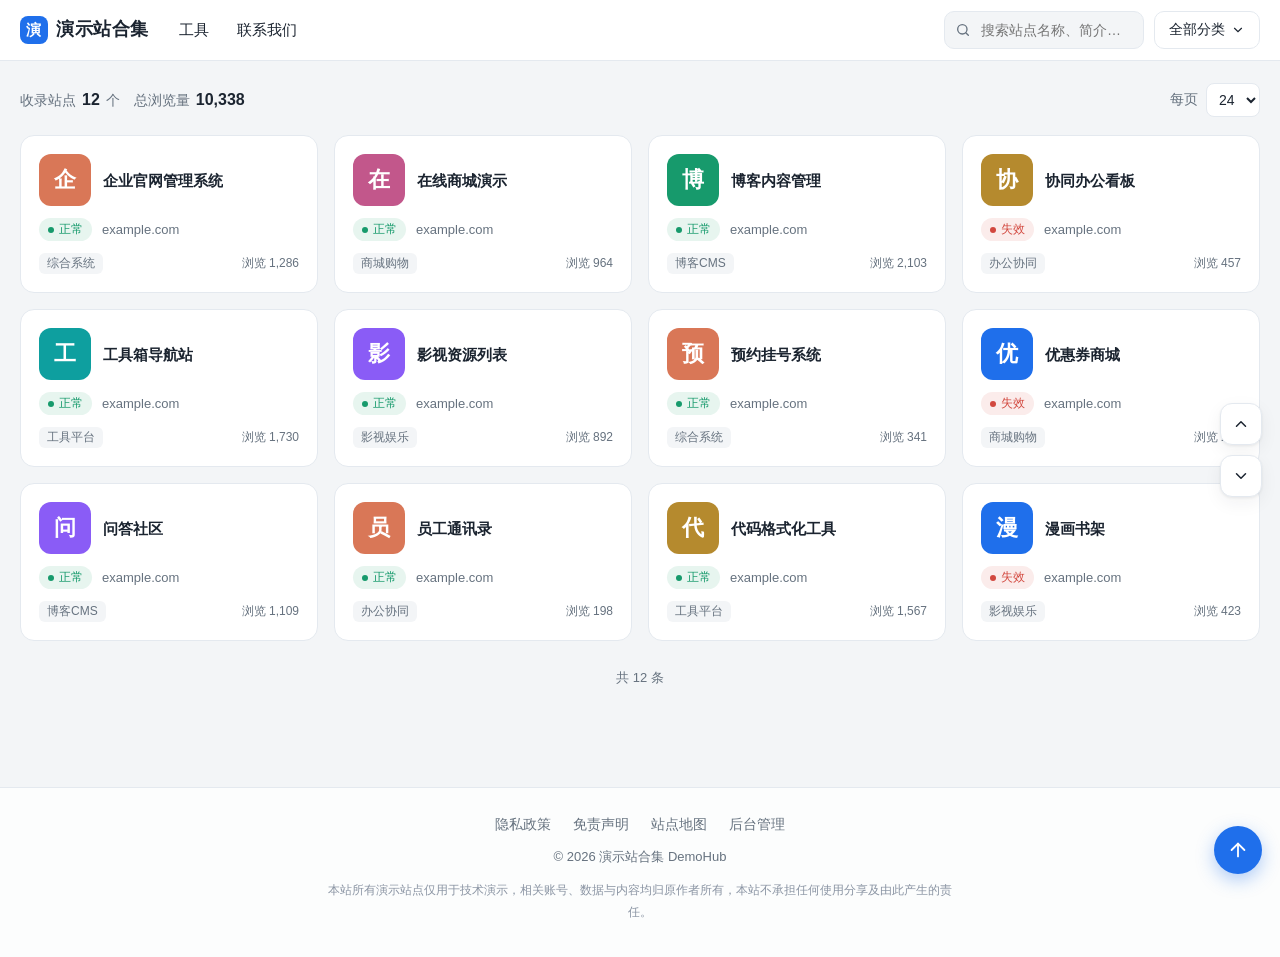
==== index.html @ 4d8cae83 "Add files via upload" ====
<!DOCTYPE html>
<html lang="zh-CN">
<head>
  <meta charset="UTF-8">
  <meta name="viewport" content="width=device-width, initial-scale=1">
  <title>演示站合集</title>
  <link rel="icon" href="data:image/svg+xml,%3Csvg xmlns='http://www.w3.org/2000/svg' viewBox='0 0 32 32'%3E%3Crect width='32' height='32' rx='8' fill='%231F6FEB'/%3E%3Ctext x='16' y='22' font-size='17' font-weight='700' fill='%23fff' text-anchor='middle' font-family='sans-serif'%3ED%3C/text%3E%3C/svg%3E">
  <link rel="stylesheet" href="assets/style.css">
</head>
<body>

  <!-- ===== 顶部导航 ===== -->
  <header class="topnav">
    <div class="nav-inner">
      <a class="brand" href="#/"><span class="brand-mark" id="brandMark">D</span><span id="brandName">演示站合集</span></a>
      <nav class="nav-links" id="navArticles"></nav>
      <div class="nav-right">
        <div class="search-box">
          <svg viewBox="0 0 24 24" fill="none" stroke-width="2" stroke-linecap="round"><circle cx="11" cy="11" r="7"/><path d="m20 20-3.5-3.5"/></svg>
          <input type="text" id="searchInput" placeholder="搜索站点名称、简介…" autocomplete="off">
        </div>
        <div class="cat-dropdown">
          <button class="cat-btn" id="catBtn" type="button">
            <span id="catBtnText">全部分类</span>
            <svg viewBox="0 0 24 24" fill="none" stroke="currentColor" stroke-width="2" stroke-linecap="round"><path d="m6 9 6 6 6-6"/></svg>
          </button>
          <div class="cat-menu" id="catMenu"></div>
        </div>
      </div>
    </div>
  </header>

  <!-- ===== 主体 ===== -->
  <main class="container">
    <section class="toolbar">
      <span class="stat">收录站点 <b id="statCount">0</b> 个</span>
      <span class="stat">总浏览量 <b id="statViews">0</b></span>
      <span class="spacer"></span>
      <label class="per-page">每页
        <select id="perPageSelect">
          <option value="12">12</option>
          <option value="24" selected>24</option>
          <option value="36">36</option>
          <option value="48">48</option>
        </select>
      </label>
    </section>

    <section class="grid" id="cardGrid"></section>
    <nav class="pager" id="pager"></nav>
  </main>

  <!-- ===== 右侧轨道：回顶部 / 回底部 ===== -->
  <aside class="side-rail" aria-label="页面快捷操作">
    <button type="button" id="toTop" title="回到顶部">
      <svg viewBox="0 0 24 24" fill="none" stroke="currentColor" stroke-width="2" stroke-linecap="round" stroke-linejoin="round"><path d="m18 15-6-6-6 6"/></svg>
    </button>
    <button type="button" id="toBottom" title="回到底部">
      <svg viewBox="0 0 24 24" fill="none" stroke="currentColor" stroke-width="2" stroke-linecap="round" stroke-linejoin="round"><path d="m6 9 6 6 6-6"/></svg>
    </button>
  </aside>

  <!-- 右下角悬浮按钮 -->
  <button class="fab" id="fab" type="button" title="回到顶部">
    <svg viewBox="0 0 24 24" fill="none" stroke="currentColor" stroke-width="2" stroke-linecap="round" stroke-linejoin="round"><path d="M12 19V5"/><path d="m5 12 7-7 7 7"/></svg>
  </button>

  <!-- ===== 页脚 ===== -->
  <footer class="site-footer">
    <div class="footer-inner">
      <div class="footer-links">
        <a href="javascript:void(0)" data-page="privacy">隐私政策</a>
        <a href="javascript:void(0)" data-page="disclaimer">免责声明</a>
        <a href="javascript:void(0)" data-page="sitemap">站点地图</a>
        <a href="admin.html">后台管理</a>
      </div>
      <div class="footer-copy" id="footerCopyright">© 2026 演示站合集 DemoHub</div>
      <div class="footer-disclaimer">本站所有演示站点仅用于技术演示，相关账号、数据与内容均归原作者所有，本站不承担任何使用分享及由此产生的责任。</div>
    </div>
  </footer>

  <!-- ===== 站点详情弹窗 ===== -->
  <div class="modal-mask" id="siteModal">
    <div class="modal" role="dialog" aria-modal="true">
      <button class="modal-close" type="button" data-close="siteModal" aria-label="关闭">
        <svg viewBox="0 0 24 24" fill="none" stroke="currentColor" stroke-width="2" stroke-linecap="round"><path d="M18 6 6 18M6 6l12 12"/></svg>
      </button>
      <div class="modal-body" id="siteModalBody"></div>
    </div>
  </div>

  <!-- ===== 文章弹窗 ===== -->
  <div class="modal-mask" id="articleModal">
    <div class="modal" role="dialog" aria-modal="true">
      <button class="modal-close" type="button" data-close="articleModal" aria-label="关闭">
        <svg viewBox="0 0 24 24" fill="none" stroke="currentColor" stroke-width="2" stroke-linecap="round"><path d="M18 6 6 18M6 6l12 12"/></svg>
      </button>
      <div class="modal-body">
        <h2 class="detail-title" id="articleTitle"></h2>
        <div class="article-content" id="articleContent"></div>
      </div>
    </div>
  </div>

  <!-- ===== 静态页面弹窗（隐私 / 免责 / 地图） ===== -->
  <div class="modal-mask" id="pageModal">
    <div class="modal" role="dialog" aria-modal="true">
      <button class="modal-close" type="button" data-close="pageModal" aria-label="关闭">
        <svg viewBox="0 0 24 24" fill="none" stroke="currentColor" stroke-width="2" stroke-linecap="round"><path d="M18 6 6 18M6 6l12 12"/></svg>
      </button>
      <div class="modal-body">
        <h2 class="detail-title" id="pageTitle"></h2>
        <div class="article-content" id="pageContent"></div>
      </div>
    </div>
  </div>

  <script src="assets/app.js"></script>
  <script src="assets/public.js"></script>
</body>
</html>
---- assets/style.css ----
/* ============ DemoHub 演示站合集 · 公共样式 ============ */
:root {
  --bg: #F3F5F7;
  --surface: #FFFFFF;
  --ink: #1B2430;
  --muted: #66727F;
  --line: #E4E9EF;
  --accent: #1F6FEB;
  --accent-soft: #EAF2FE;
  --ok: #179A6C;
  --bad: #D2483F;
  --unknown: #8A94A3;
  --radius: 14px;
  --shadow: 0 1px 3px rgba(27, 36, 48, .08), 0 6px 18px rgba(27, 36, 48, .06);
  --nav-h: 60px;
}

* { box-sizing: border-box; }

html { scroll-behavior: smooth; }

body {
  margin: 0;
  font-family: -apple-system, BlinkMacSystemFont, "PingFang SC", "Hiragino Sans GB",
    "Microsoft YaHei", "Segoe UI", sans-serif;
  color: var(--ink);
  background-color: var(--bg);
  background-size: cover;
  background-position: center;
  background-attachment: fixed;
  min-height: 100vh;
}

body.has-bg::before {
  content: "";
  position: fixed;
  inset: 0;
  background: rgba(243, 245, 247, .86);
  z-index: 0;
}

body > * { position: relative; z-index: 1; }

a { color: var(--accent); text-decoration: none; }
a:hover { text-decoration: underline; }

button { font-family: inherit; }

/* ---------- 顶部导航 ---------- */
.topnav {
  position: sticky;
  top: 0;
  z-index: 50;
  background: rgba(255, 255, 255, .94);
  backdrop-filter: blur(8px);
  border-bottom: 1px solid var(--line);
}

.nav-inner {
  max-width: 1280px;
  margin: 0 auto;
  height: var(--nav-h);
  padding: 0 20px;
  display: flex;
  align-items: center;
  gap: 18px;
}

.brand {
  font-size: 18px;
  font-weight: 700;
  color: var(--ink);
  letter-spacing: .5px;
  white-space: nowrap;
}
.brand:hover { text-decoration: none; }
.brand .brand-mark {
  display: inline-flex;
  align-items: center;
  justify-content: center;
  width: 28px;
  height: 28px;
  border-radius: 8px;
  background: var(--accent);
  color: #fff;
  font-size: 15px;
  margin-right: 8px;
}

.nav-links { display: flex; gap: 4px; }
.nav-links a {
  color: var(--ink);
  padding: 8px 12px;
  border-radius: 8px;
  font-size: 15px;
}
.nav-links a:hover { background: var(--accent-soft); text-decoration: none; color: var(--accent); }

.nav-right {
  margin-left: auto;
  display: flex;
  align-items: center;
  gap: 10px;
}

.search-box { position: relative; }
.search-box input {
  width: 200px;
  height: 38px;
  padding: 0 12px 0 36px;
  border: 1px solid var(--line);
  border-radius: 10px;
  background: var(--bg);
  font-size: 14px;
  color: var(--ink);
  outline: none;
}
.search-box input:focus { border-color: var(--accent); background: #fff; }
.search-box svg {
  position: absolute;
  left: 11px;
  top: 50%;
  transform: translateY(-50%);
  width: 16px;
  height: 16px;
  stroke: var(--muted);
}

.cat-dropdown { position: relative; }
.cat-btn {
  height: 38px;
  padding: 0 14px;
  border: 1px solid var(--line);
  border-radius: 10px;
  background: #fff;
  font-size: 14px;
  color: var(--ink);
  cursor: pointer;
  display: inline-flex;
  align-items: center;
  gap: 6px;
}
.cat-btn:hover { border-color: var(--accent); color: var(--accent); }
.cat-btn svg { width: 14px; height: 14px; }

.cat-menu {
  position: absolute;
  right: 0;
  top: 46px;
  min-width: 160px;
  background: #fff;
  border: 1px solid var(--line);
  border-radius: 12px;
  box-shadow: var(--shadow);
  padding: 6px;
  display: none;
  z-index: 60;
}
.cat-menu.open { display: block; }
.cat-menu button {
  display: block;
  width: 100%;
  text-align: left;
  border: 0;
  background: none;
  padding: 9px 12px;
  border-radius: 8px;
  font-size: 14px;
  color: var(--ink);
  cursor: pointer;
}
.cat-menu button:hover { background: var(--accent-soft); color: var(--accent); }
.cat-menu button.active { color: var(--accent); font-weight: 600; }

/* ---------- 主体 ---------- */
.container {
  max-width: 1280px;
  margin: 0 auto;
  padding: 22px 20px 60px;
}

.toolbar {
  display: flex;
  flex-wrap: wrap;
  align-items: center;
  gap: 14px;
  margin-bottom: 18px;
  color: var(--muted);
  font-size: 14px;
}
.toolbar .stat { display: inline-flex; align-items: baseline; gap: 6px; }
.toolbar .stat b { color: var(--ink); font-size: 16px; font-variant-numeric: tabular-nums; }
.toolbar .spacer { flex: 1; }

.per-page { display: inline-flex; align-items: center; gap: 8px; }
.per-page select {
  height: 34px;
  border: 1px solid var(--line);
  border-radius: 8px;
  background: #fff;
  padding: 0 8px;
  font-size: 14px;
  color: var(--ink);
}

/* ---------- 卡片网格 ---------- */
.grid {
  display: grid;
  grid-template-columns: repeat(2, 1fr);
  gap: 16px;
}
@media (min-width: 700px) { .grid { grid-template-columns: repeat(3, 1fr); } }
@media (min-width: 1024px) { .grid { grid-template-columns: repeat(4, 1fr); } }

.card {
  background: var(--surface);
  border: 1px solid var(--line);
  border-radius: var(--radius);
  padding: 18px;
  cursor: pointer;
  transition: box-shadow .18s ease, transform .18s ease, border-color .18s ease;
  display: flex;
  flex-direction: column;
  gap: 12px;
}
.card:hover {
  box-shadow: var(--shadow);
  border-color: #CFDCEF;
  transform: translateY(-2px);
}

.card-head { display: flex; align-items: center; gap: 12px; min-width: 0; }

.thumb {
  flex: 0 0 52px;
  width: 52px;
  height: 52px;
  border-radius: 12px;
  display: flex;
  align-items: center;
  justify-content: center;
  font-size: 22px;
  font-weight: 700;
  color: #fff;
  overflow: hidden;
}
.thumb img { width: 100%; height: 100%; object-fit: cover; }

.card-title {
  font-size: 15px;
  font-weight: 600;
  line-height: 1.4;
  overflow: hidden;
  display: -webkit-box;
  -webkit-line-clamp: 2;
  -webkit-box-orient: vertical;
}

.card-meta {
  display: flex;
  align-items: center;
  gap: 10px;
  font-size: 13px;
  color: var(--muted);
  min-width: 0;
}
.card-meta .site-url {
  overflow: hidden;
  text-overflow: ellipsis;
  white-space: nowrap;
}

.badge {
  display: inline-flex;
  align-items: center;
  gap: 5px;
  font-size: 12px;
  padding: 3px 9px;
  border-radius: 999px;
  white-space: nowrap;
}
.badge::before { content: ""; width: 6px; height: 6px; border-radius: 50%; background: currentColor; }
.badge.ok { color: var(--ok); background: #E7F5EF; }
.badge.bad { color: var(--bad); background: #FBECEB; }
.badge.unknown { color: var(--unknown); background: #EEF1F4; }

.card-foot {
  margin-top: auto;
  display: flex;
  align-items: center;
  justify-content: space-between;
  font-size: 12px;
  color: var(--muted);
}
.card-cat {
  padding: 2px 8px;
  border-radius: 6px;
  background: var(--bg);
}

.empty {
  grid-column: 1 / -1;
  text-align: center;
  padding: 70px 20px;
  color: var(--muted);
  font-size: 15px;
}

/* ---------- 分页 ---------- */
.pager {
  margin-top: 28px;
  display: flex;
  flex-wrap: wrap;
  align-items: center;
  justify-content: center;
  gap: 8px;
}
.pager button {
  min-width: 36px;
  height: 36px;
  padding: 0 10px;
  border: 1px solid var(--line);
  background: #fff;
  border-radius: 9px;
  font-size: 14px;
  color: var(--ink);
  cursor: pointer;
}
.pager button:hover:not(:disabled) { border-color: var(--accent); color: var(--accent); }
.pager button.active { background: var(--accent); border-color: var(--accent); color: #fff; }
.pager button:disabled { opacity: .4; cursor: not-allowed; }
.pager .page-info { font-size: 13px; color: var(--muted); margin: 0 8px; }

/* ---------- 侧边轨道 / 悬浮按钮 ---------- */
.side-rail {
  position: fixed;
  right: 18px;
  top: 50%;
  transform: translateY(-50%);
  display: flex;
  flex-direction: column;
  gap: 10px;
  z-index: 40;
}
.side-rail button {
  width: 42px;
  height: 42px;
  border: 1px solid var(--line);
  background: #fff;
  border-radius: 12px;
  cursor: pointer;
  display: flex;
  align-items: center;
  justify-content: center;
  box-shadow: var(--shadow);
  color: var(--ink);
}
.side-rail button:hover { color: var(--accent); border-color: var(--accent); }
.side-rail svg { width: 18px; height: 18px; }

.fab {
  position: fixed;
  right: 18px;
  bottom: 26px;
  width: 48px;
  height: 48px;
  border-radius: 50%;
  border: 0;
  background: var(--accent);
  color: #fff;
  cursor: pointer;
  box-shadow: 0 6px 18px rgba(31, 111, 235, .35);
  display: flex;
  align-items: center;
  justify-content: center;
  z-index: 40;
}
.fab:hover { background: #185BC7; }
.fab svg { width: 22px; height: 22px; }

/* ---------- 弹窗 ---------- */
.modal-mask {
  position: fixed;
  inset: 0;
  background: rgba(20, 27, 36, .5);
  display: none;
  align-items: center;
  justify-content: center;
  padding: 20px;
  z-index: 100;
}
.modal-mask.open { display: flex; }

.modal {
  background: #fff;
  border-radius: 18px;
  width: 100%;
  max-width: 560px;
  max-height: 86vh;
  overflow: auto;
  box-shadow: 0 20px 60px rgba(20, 27, 36, .25);
  position: relative;
  animation: pop .18s ease;
}
@keyframes pop {
  from { opacity: 0; transform: translateY(12px) scale(.98); }
  to { opacity: 1; transform: none; }
}

.modal-close {
  position: absolute;
  top: 16px;
  right: 16px;
  width: 34px;
  height: 34px;
  border: 0;
  background: var(--bg);
  border-radius: 10px;
  cursor: pointer;
  display: flex;
  align-items: center;
  justify-content: center;
  color: var(--muted);
  z-index: 2;
}
.modal-close:hover { background: var(--line); color: var(--ink); }
.modal-close svg { width: 16px; height: 16px; }

.modal-body { padding: 28px 28px 24px; }

.detail-title {
  font-size: 20px;
  font-weight: 700;
  margin: 0 40px 12px 0;
  line-height: 1.4;
}

.detail-row {
  display: flex;
  gap: 12px;
  padding: 11px 0;
  border-top: 1px solid var(--line);
  font-size: 14px;
}
.detail-row .label {
  flex: 0 0 92px;
  color: var(--muted);
}
.detail-row .value { flex: 1; min-width: 0; word-break: break-word; }

.feature-list { margin: 0; padding-left: 18px; }
.feature-list li { margin: 4px 0; }

.detail-actions {
  display: flex;
  flex-wrap: wrap;
  gap: 12px;
  margin-top: 20px;
}
.btn {
  display: inline-flex;
  align-items: center;
  gap: 6px;
  height: 40px;
  padding: 0 18px;
  border-radius: 10px;
  font-size: 14px;
  cursor: pointer;
  border: 1px solid transparent;
}
.btn-primary { background: var(--accent); color: #fff; }
.btn-primary:hover { background: #185BC7; }
.btn-ghost { background: #fff; border-color: var(--line); color: var(--ink); }
.btn-ghost:hover { border-color: var(--accent); color: var(--accent); }

.article-content { font-size: 15px; line-height: 1.9; color: var(--ink); white-space: pre-wrap; }

/* ---------- 页脚 ---------- */
.site-footer {
  border-top: 1px solid var(--line);
  background: rgba(255, 255, 255, .8);
  padding: 28px 20px 34px;
  margin-top: 40px;
}
.footer-inner {
  max-width: 1280px;
  margin: 0 auto;
  display: flex;
  flex-direction: column;
  align-items: center;
  gap: 14px;
}
.footer-links { display: flex; flex-wrap: wrap; gap: 22px; font-size: 14px; }
.footer-links a { color: var(--muted); }
.footer-links a:hover { color: var(--accent); }
.footer-copy { font-size: 13px; color: var(--muted); }
.footer-disclaimer {
  font-size: 12px;
  color: var(--unknown);
  text-align: center;
  max-width: 640px;
  line-height: 1.8;
}

/* ---------- 后台通用 ---------- */
.admin-wrap { max-width: 1100px; margin: 0 auto; padding: 24px 20px 80px; }
.admin-head {
  display: flex;
  align-items: center;
  gap: 14px;
  margin-bottom: 22px;
}
.admin-head h1 { font-size: 22px; margin: 0; }
.admin-head .spacer { flex: 1; }

.admin-tabs {
  display: flex;
  flex-wrap: wrap;
  gap: 6px;
  margin-bottom: 22px;
  background: #fff;
  border: 1px solid var(--line);
  border-radius: 14px;
  padding: 6px;
}
.admin-tabs button {
  border: 0;
  background: none;
  padding: 10px 16px;
  border-radius: 10px;
  font-size: 14px;
  color: var(--muted);
  cursor: pointer;
}
.admin-tabs button.active { background: var(--accent-soft); color: var(--accent); font-weight: 600; }

.panel {
  background: #fff;
  border: 1px solid var(--line);
  border-radius: 16px;
  padding: 22px;
  margin-bottom: 20px;
}
.panel h2 { font-size: 16px; margin: 0 0 16px; }

.form-grid {
  display: grid;
  grid-template-columns: 1fr;
  gap: 16px;
}
@media (min-width: 720px) { .form-grid.two { grid-template-columns: 1fr 1fr; } }

.field label { display: block; font-size: 13px; color: var(--muted); margin-bottom: 6px; }
.field input, .field textarea, .field select {
  width: 100%;
  border: 1px solid var(--line);
  border-radius: 10px;
  padding: 10px 12px;
  font-size: 14px;
  font-family: inherit;
  background: #fff;
  color: var(--ink);
  outline: none;
}
.field input:focus, .field textarea:focus, .field select:focus { border-color: var(--accent); }
.field textarea { min-height: 90px; resize: vertical; }

.tool-row { display: flex; flex-wrap: wrap; gap: 10px; align-items: center; margin-bottom: 16px; }

.admin-table { width: 100%; border-collapse: collapse; table-layout: fixed; font-size: 14px; }
.admin-table th, .admin-table td {
  border-bottom: 1px solid var(--line);
  padding: 11px 10px;
  text-align: left;
  word-break: break-word;
}
.admin-table th { color: var(--muted); font-weight: 600; font-size: 13px; }
.admin-table .actions { display: flex; gap: 8px; }
.link-btn {
  border: 0;
  background: none;
  color: var(--accent);
  cursor: pointer;
  font-size: 13px;
  padding: 0;
}
.link-btn.danger { color: var(--bad); }

.toast {
  position: fixed;
  left: 50%;
  bottom: 40px;
  transform: translateX(-50%);
  background: var(--ink);
  color: #fff;
  padding: 11px 18px;
  border-radius: 10px;
  font-size: 14px;
  z-index: 200;
  opacity: 0;
  pointer-events: none;
  transition: opacity .2s ease;
}
.toast.show { opacity: 1; }

.login-box {
  max-width: 380px;
  margin: 10vh auto 0;
  background: #fff;
  border: 1px solid var(--line);
  border-radius: 18px;
  padding: 30px;
}
.login-box h1 { font-size: 20px; margin: 0 0 20px; }

/* ---------- 响应式 ---------- */
@media (max-width: 720px) {
  .nav-inner { flex-wrap: wrap; height: auto; padding: 10px 16px; gap: 10px; }
  .nav-right { width: 100%; margin-left: 0; }
  .search-box { flex: 1; }
  .search-box input { width: 100%; }
  .grid { gap: 12px; }
  .side-rail { right: 10px; }
  .fab { right: 14px; bottom: 20px; }
}
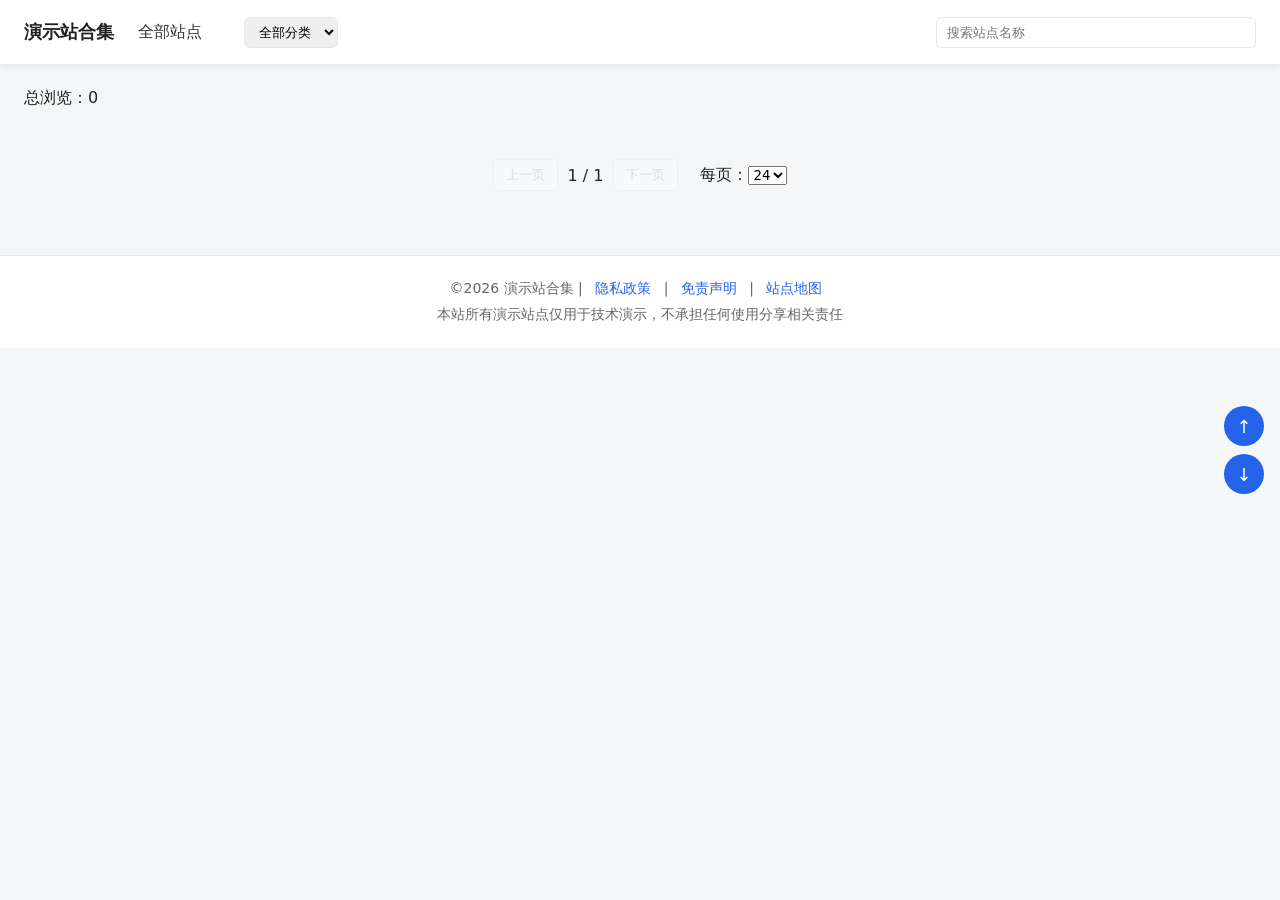
==== commit 321e240d: "Update index.html" ====
--- a/index.html
+++ b/index.html
@@ -1,121 +1,237 @@
+<!-- index.html 前台首页 -->
 <!DOCTYPE html>
 <html lang="zh-CN">
 <head>
-  <meta charset="UTF-8">
-  <meta name="viewport" content="width=device-width, initial-scale=1">
-  <title>演示站合集</title>
-  <link rel="icon" href="data:image/svg+xml,%3Csvg xmlns='http://www.w3.org/2000/svg' viewBox='0 0 32 32'%3E%3Crect width='32' height='32' rx='8' fill='%231F6FEB'/%3E%3Ctext x='16' y='22' font-size='17' font-weight='700' fill='%23fff' text-anchor='middle' font-family='sans-serif'%3ED%3C/text%3E%3C/svg%3E">
-  <link rel="stylesheet" href="assets/style.css">
+<meta charset="UTF-8">
+<meta name="viewport" content="width=device-width, initial-scale=1.0">
+<title>演示站合集</title>
+<style>
+*{margin:0;padding:0;box-sizing:border-box;font-family:system-ui,sans-serif}
+:root{--primary:#2563eb;--bg:#f4f6f8;--card:#fff;--text:#222;--muted:#666;--border:#e5e7eb}
+body{background:var(--bg);color:var(--text);padding-top:64px}
+/* 导航置顶栏 */
+.header{position:fixed;top:0;left:0;right:0;height:64px;background:#fff;box-shadow:0 2px 8px #00000015;display:flex;align-items:center;padding:0 24px;gap:24px;z-index:99}
+.logo{font-size:18px;font-weight:bold}
+.nav-links{display:flex;gap:18px;align-items:center}
+.nav-links a{text-decoration:none;color:#333}
+.nav-links a:hover{color:var(--primary)}
+.select-wrap{position:relative}
+#catSelect{padding:6px 10px;border:1px solid var(--border);border-radius:6px}
+.search-box{flex:1;max-width:320px;margin-left:auto}
+#searchInput{width:100%;padding:7px 10px;border:1px solid var(--border);border-radius:6px}
+.container{max-width:1400px;margin:0 auto;padding:24px}
+.grid{display:grid;grid-template-columns:repeat(auto-fill,minmax(220px,1fr));gap:18px}
+.card{background:var(--card);border-radius:10px;overflow:hidden;border:1px solid var(--border);cursor:pointer;transition:0.2s}
+.card:hover{transform:translateY(-4px);box-shadow:0 6px 16px #00000012}
+.card-img{height:140px;background:#eef2ff;display:flex;align-items:center;justify-content:center}
+.card-img img{width:100%;height:100%;object-fit:contain}
+.card-placeholder{font-size:42px;color:#2563eb}
+.card-body{padding:12px}
+.card-title{font-weight:600;margin-bottom:4px}
+.card-status{display:inline-block;padding:2px 6px;border-radius:4px;font-size:12px;margin-bottom:6px}
+.status-ok{background:#dcfce7;color:#166534}
+.status-fail{background:#fee2e2;color:#991b1b}
+.card-meta{font-size:12px;color:var(--muted)}
+.pagination{margin-top:30px;display:flex;gap:10px;align-items:center;justify-content:center}
+.pagination button{padding:6px 12px;border:1px solid var(--border);background:#fff;border-radius:6px;cursor:pointer}
+.pagination button:disabled{opacity:0.4;cursor:not-allowed}
+.page-size{margin-left:12px}
+/* 弹窗 */
+.modal-mask{position:fixed;inset:0;background:#00000060;display:none;align-items:center;justify-content:center;z-index:100}
+.modal{width:min(600px,90vw);background:#fff;border-radius:12px;padding:20px;position:relative}
+.modal-close{position:absolute;top:14px;right:16px;font-size:22px;cursor:pointer;color:#666}
+.modal h3{margin-bottom:14px}
+.modal-item{margin:8px 0}
+.modal-label{font-weight:500;color:#444}
+.modal a{color:var(--primary)}
+/* 侧边上下按钮 */
+.side-float{position:fixed;right:16px;top:50%;transform:translateY(-50%);display:flex;flex-direction:column;gap:8px;z-index:90}
+.side-float button{width:40px;height:40px;border:none;border-radius:50%;background:#2563eb;color:#fff;cursor:pointer;font-size:18px}
+footer{margin-top:40px;padding:24px;background:#fff;border-top:1px solid var(--border);text-align:center;color:var(--muted);font-size:14px}
+footer a{color:var(--primary);text-decoration:none;margin:0 8px}
+.stats-bar{margin-bottom:20px}
+</style>
 </head>
 <body>
-
-  <!-- ===== 顶部导航 ===== -->
-  <header class="topnav">
-    <div class="nav-inner">
-      <a class="brand" href="#/"><span class="brand-mark" id="brandMark">D</span><span id="brandName">演示站合集</span></a>
-      <nav class="nav-links" id="navArticles"></nav>
-      <div class="nav-right">
-        <div class="search-box">
-          <svg viewBox="0 0 24 24" fill="none" stroke-width="2" stroke-linecap="round"><circle cx="11" cy="11" r="7"/><path d="m20 20-3.5-3.5"/></svg>
-          <input type="text" id="searchInput" placeholder="搜索站点名称、简介…" autocomplete="off">
-        </div>
-        <div class="cat-dropdown">
-          <button class="cat-btn" id="catBtn" type="button">
-            <span id="catBtnText">全部分类</span>
-            <svg viewBox="0 0 24 24" fill="none" stroke="currentColor" stroke-width="2" stroke-linecap="round"><path d="m6 9 6 6 6-6"/></svg>
-          </button>
-          <div class="cat-menu" id="catMenu"></div>
-        </div>
+<div class="header">
+  <div class="logo">演示站合集</div>
+  <div class="nav-links">
+    <a href="#all" data-cat="all">全部站点</a>
+    <div id="articleNav"></div>
+  </div>
+  <div class="select-wrap">
+    <select id="catSelect">
+      <option value="all">全部分类</option>
+    </select>
+  </div>
+  <div class="search-box">
+    <input id="searchInput" placeholder="搜索站点名称">
+  </div>
+</div>
+<div class="container">
+  <div class="stats-bar">总浏览：<span id="totalView">0</span></div>
+  <div class="grid" id="siteGrid"></div>
+  <div class="pagination">
+    <button id="prev">上一页</button>
+    <span id="pageInfo"></span>
+    <button id="next">下一页</button>
+    <div class="page-size">每页：<select id="pageSel">
+      <option value="12">12</option>
+      <option value="24" selected>24</option>
+      <option value="36">36</option>
+      <option value="48">48</option>
+    </select></div>
+  </div>
+</div>
+<div class="modal-mask" id="modalMask">
+  <div class="modal">
+    <span class="modal-close" id="modalClose">×</span>
+    <div id="modalBody"></div>
+  </div>
+</div>
+<div class="side-float">
+  <button onclick="window.scrollTo({top:0,behavior:'smooth'})">↑</button>
+  <button onclick="window.scrollTo({top:document.body.scrollHeight,behavior:'smooth'})">↓</button>
+</div>
+<footer>
+  <div>©2026 演示站合集 | <a href="privacy.html">隐私政策</a> | <a href="disclaimer.html">免责声明</a> | <a href="sitemap.html">站点地图</a></div>
+  <div style="margin-top:8px">本站所有演示站点仅用于技术演示，不承担任何使用分享相关责任</div>
+</footer>
+<script>
+// 数据存储 key
+const STORAGE_KEY = "demoHubData";
+const VIEW_KEY = "demoHubViews";
+let data = JSON.parse(localStorage.getItem(STORAGE_KEY)) || {sites:[],articles:[],setting:{bg:""}};
+let views = JSON.parse(localStorage.getItem(VIEW_KEY)) || {};
+let currentCat = "all";
+let searchKw = "";
+let page = 1;
+let pageSize = 24;
+// 读取分类渲染导航
+function renderCat(){
+  const cats = [...new Set(data.sites.map(s=>s.category).filter(Boolean))];
+  const sel = document.getElementById("catSelect");
+  sel.innerHTML = `<option value="all">全部分类</option>`;
+  cats.forEach(c=>sel.innerHTML += `<option value="${c}">${c}</option>`);
+  // 文章导航
+  const artNav = document.getElementById("articleNav");
+  artNav.innerHTML = "";
+  data.articles.forEach(a=>{
+    artNav.innerHTML += `<a href="javascript:openArticle('${a.id}')">${a.title}</a>`
+  })
+}
+// 过滤站点
+function getFiltered(){
+  return data.sites.filter(s=>{
+    const matchCat = currentCat === "all" || s.category === currentCat;
+    const matchKw = !searchKw || s.name.toLowerCase().includes(searchKw.toLowerCase());
+    return matchCat && matchKw;
+  })
+}
+// 渲染卡片
+function renderGrid(){
+  const list = getFiltered();
+  const total = list.length;
+  const start = (page-1)*pageSize;
+  const pageData = list.slice(start,start+pageSize);
+  const grid = document.getElementById("siteGrid");
+  grid.innerHTML = "";
+  pageData.forEach(site=>{
+    // 浏览量统计
+    if(!views[site.id]) views[site.id] = 0;
+    const viewCnt = views[site.id];
+    const statusText = site.status ? "正常" : "异常";
+    const statusCls = site.status ? "status-ok" : "status-fail";
+    let imgHtml = "";
+    if(site.thumb){
+      imgHtml = `<img src="${site.thumb}" alt="${site.name}">`
+    }else{
+      imgHtml = `<div class="card-placeholder">${site.name[0]||"-"}</div>`
+    }
+    grid.innerHTML += `
+    <div class="card" onclick="openModal('${site.id}')">
+      <div class="card-img">${imgHtml}</div>
+      <div class="card-body">
+        <div class="card-title">${site.name}</div>
+        <span class="card-status ${statusCls}">${statusText}</span>
+        <div class="card-meta">浏览：${viewCnt}</div>
       </div>
-    </div>
-  </header>
-
-  <!-- ===== 主体 ===== -->
-  <main class="container">
-    <section class="toolbar">
-      <span class="stat">收录站点 <b id="statCount">0</b> 个</span>
-      <span class="stat">总浏览量 <b id="statViews">0</b></span>
-      <span class="spacer"></span>
-      <label class="per-page">每页
-        <select id="perPageSelect">
-          <option value="12">12</option>
-          <option value="24" selected>24</option>
-          <option value="36">36</option>
-          <option value="48">48</option>
-        </select>
-      </label>
-    </section>
-
-    <section class="grid" id="cardGrid"></section>
-    <nav class="pager" id="pager"></nav>
-  </main>
-
-  <!-- ===== 右侧轨道：回顶部 / 回底部 ===== -->
-  <aside class="side-rail" aria-label="页面快捷操作">
-    <button type="button" id="toTop" title="回到顶部">
-      <svg viewBox="0 0 24 24" fill="none" stroke="currentColor" stroke-width="2" stroke-linecap="round" stroke-linejoin="round"><path d="m18 15-6-6-6 6"/></svg>
-    </button>
-    <button type="button" id="toBottom" title="回到底部">
-      <svg viewBox="0 0 24 24" fill="none" stroke="currentColor" stroke-width="2" stroke-linecap="round" stroke-linejoin="round"><path d="m6 9 6 6 6-6"/></svg>
-    </button>
-  </aside>
-
-  <!-- 右下角悬浮按钮 -->
-  <button class="fab" id="fab" type="button" title="回到顶部">
-    <svg viewBox="0 0 24 24" fill="none" stroke="currentColor" stroke-width="2" stroke-linecap="round" stroke-linejoin="round"><path d="M12 19V5"/><path d="m5 12 7-7 7 7"/></svg>
-  </button>
-
-  <!-- ===== 页脚 ===== -->
-  <footer class="site-footer">
-    <div class="footer-inner">
-      <div class="footer-links">
-        <a href="javascript:void(0)" data-page="privacy">隐私政策</a>
-        <a href="javascript:void(0)" data-page="disclaimer">免责声明</a>
-        <a href="javascript:void(0)" data-page="sitemap">站点地图</a>
-        <a href="admin.html">后台管理</a>
-      </div>
-      <div class="footer-copy" id="footerCopyright">© 2026 演示站合集 DemoHub</div>
-      <div class="footer-disclaimer">本站所有演示站点仅用于技术演示，相关账号、数据与内容均归原作者所有，本站不承担任何使用分享及由此产生的责任。</div>
-    </div>
-  </footer>
-
-  <!-- ===== 站点详情弹窗 ===== -->
-  <div class="modal-mask" id="siteModal">
-    <div class="modal" role="dialog" aria-modal="true">
-      <button class="modal-close" type="button" data-close="siteModal" aria-label="关闭">
-        <svg viewBox="0 0 24 24" fill="none" stroke="currentColor" stroke-width="2" stroke-linecap="round"><path d="M18 6 6 18M6 6l12 12"/></svg>
-      </button>
-      <div class="modal-body" id="siteModalBody"></div>
-    </div>
-  </div>
-
-  <!-- ===== 文章弹窗 ===== -->
-  <div class="modal-mask" id="articleModal">
-    <div class="modal" role="dialog" aria-modal="true">
-      <button class="modal-close" type="button" data-close="articleModal" aria-label="关闭">
-        <svg viewBox="0 0 24 24" fill="none" stroke="currentColor" stroke-width="2" stroke-linecap="round"><path d="M18 6 6 18M6 6l12 12"/></svg>
-      </button>
-      <div class="modal-body">
-        <h2 class="detail-title" id="articleTitle"></h2>
-        <div class="article-content" id="articleContent"></div>
-      </div>
-    </div>
-  </div>
-
-  <!-- ===== 静态页面弹窗（隐私 / 免责 / 地图） ===== -->
-  <div class="modal-mask" id="pageModal">
-    <div class="modal" role="dialog" aria-modal="true">
-      <button class="modal-close" type="button" data-close="pageModal" aria-label="关闭">
-        <svg viewBox="0 0 24 24" fill="none" stroke="currentColor" stroke-width="2" stroke-linecap="round"><path d="M18 6 6 18M6 6l12 12"/></svg>
-      </button>
-      <div class="modal-body">
-        <h2 class="detail-title" id="pageTitle"></h2>
-        <div class="article-content" id="pageContent"></div>
-      </div>
-    </div>
-  </div>
-
-  <script src="assets/app.js"></script>
-  <script src="assets/public.js"></script>
+    </div>`
+  })
+  document.getElementById("pageInfo").innerText = `${page} / ${Math.ceil(total/pageSize)||1}`;
+  document.getElementById("prev").disabled = page <= 1;
+  document.getElementById("next").disabled = start + pageSize >= total;
+  // 总浏览
+  const totalView = Object.values(views).reduce((a,b)=>a+b,0);
+  document.getElementById("totalView").innerText = totalView;
+}
+// 打开弹窗
+function openModal(id){
+  const site = data.sites.find(s=>s.id===id);
+  if(!site) return;
+  // 浏览量+1
+  views[id] = (views[id] || 0)+1;
+  localStorage.setItem(VIEW_KEY,JSON.stringify(views));
+  renderGrid();
+  const mask = document.getElementById("modalMask");
+  const body = document.getElementById("modalBody");
+  const statusText = site.status ? "正常" : "异常";
+  body.innerHTML = `
+    <h3>${site.name}</h3>
+    <div class="modal-item"><span class="modal-label">状态：</span><span class="${site.status?'status-ok':'status-fail'}">${statusText}</span></div>
+    <div class="modal-item"><span class="modal-label">简介：</span>${site.desc||"-"}</div>
+    <div class="modal-item"><span class="modal-label">功能：</span>${site.features||"-"}</div>
+    <div class="modal-item"><span class="modal-label">演示账号：</span>${site.account||"-"}</div>
+    <div class="modal-item"><span class="modal-label">演示密码：</span>${site.pwd||"-"}</div>
+    <div class="modal-item"><span class="modal-label">最近检测：</span>${site.checkTime||"-"}</div>
+    <div class="modal-item"><a href="${site.demoUrl}" target="_blank">打开演示站</a></div>
+    <div class="modal-item"><a href="${site.sourceUrl}" target="_blank">源码地址</a></div>
+  `
+  mask.style.display="flex";
+}
+function closeModal(){document.getElementById("modalMask").style.display="none"}
+document.getElementById("modalClose").onclick = closeModal;
+document.getElementById("modalMask").onclick = e=>{if(e.target.id==="modalMask") closeModal()}
+// 文章弹窗
+function openArticle(id){
+  const art = data.articles.find(a=>a.id===id);
+  if(!art) return;
+  const mask = document.getElementById("modalMask");
+  const body = document.getElementById("modalBody");
+  body.innerHTML = `<h3>${art.title}</h3><div style="margin-top:12px;white-space:pre-line">${art.content}</div>`;
+  mask.style.display="flex";
+}
+// 事件监听
+document.getElementById("catSelect").onchange = e=>{
+  currentCat = e.target.value;
+  page=1;renderGrid();
+}
+document.getElementById("searchInput").oninput = e=>{
+  searchKw = e.target.value.trim();
+  page=1;renderGrid();
+}
+document.getElementById("prev").onclick = ()=>{page--;renderGrid()}
+document.getElementById("next").onclick = ()=>{page++;renderGrid()}
+document.getElementById("pageSel").onchange = e=>{
+  pageSize = Number(e.target.value);
+  page=1;renderGrid();
+}
+// 全部站点点击
+document.querySelector('[data-cat="all"]').onclick = ()=>{
+  currentCat="all";page=1;document.getElementById("catSelect").value="all";renderGrid();
+}
+// 监听本地存储更新（后台保存后前台自动刷新）
+window.addEventListener("storage",e=>{
+  if(e.key===STORAGE_KEY){
+    data = JSON.parse(e.newValue);
+    renderCat();renderGrid();
+  }
+  if(e.key===VIEW_KEY){
+    views = JSON.parse(e.newValue);renderGrid();
+  }
+})
+// 初始化
+renderCat();renderGrid();
+</script>
 </body>
 </html>
